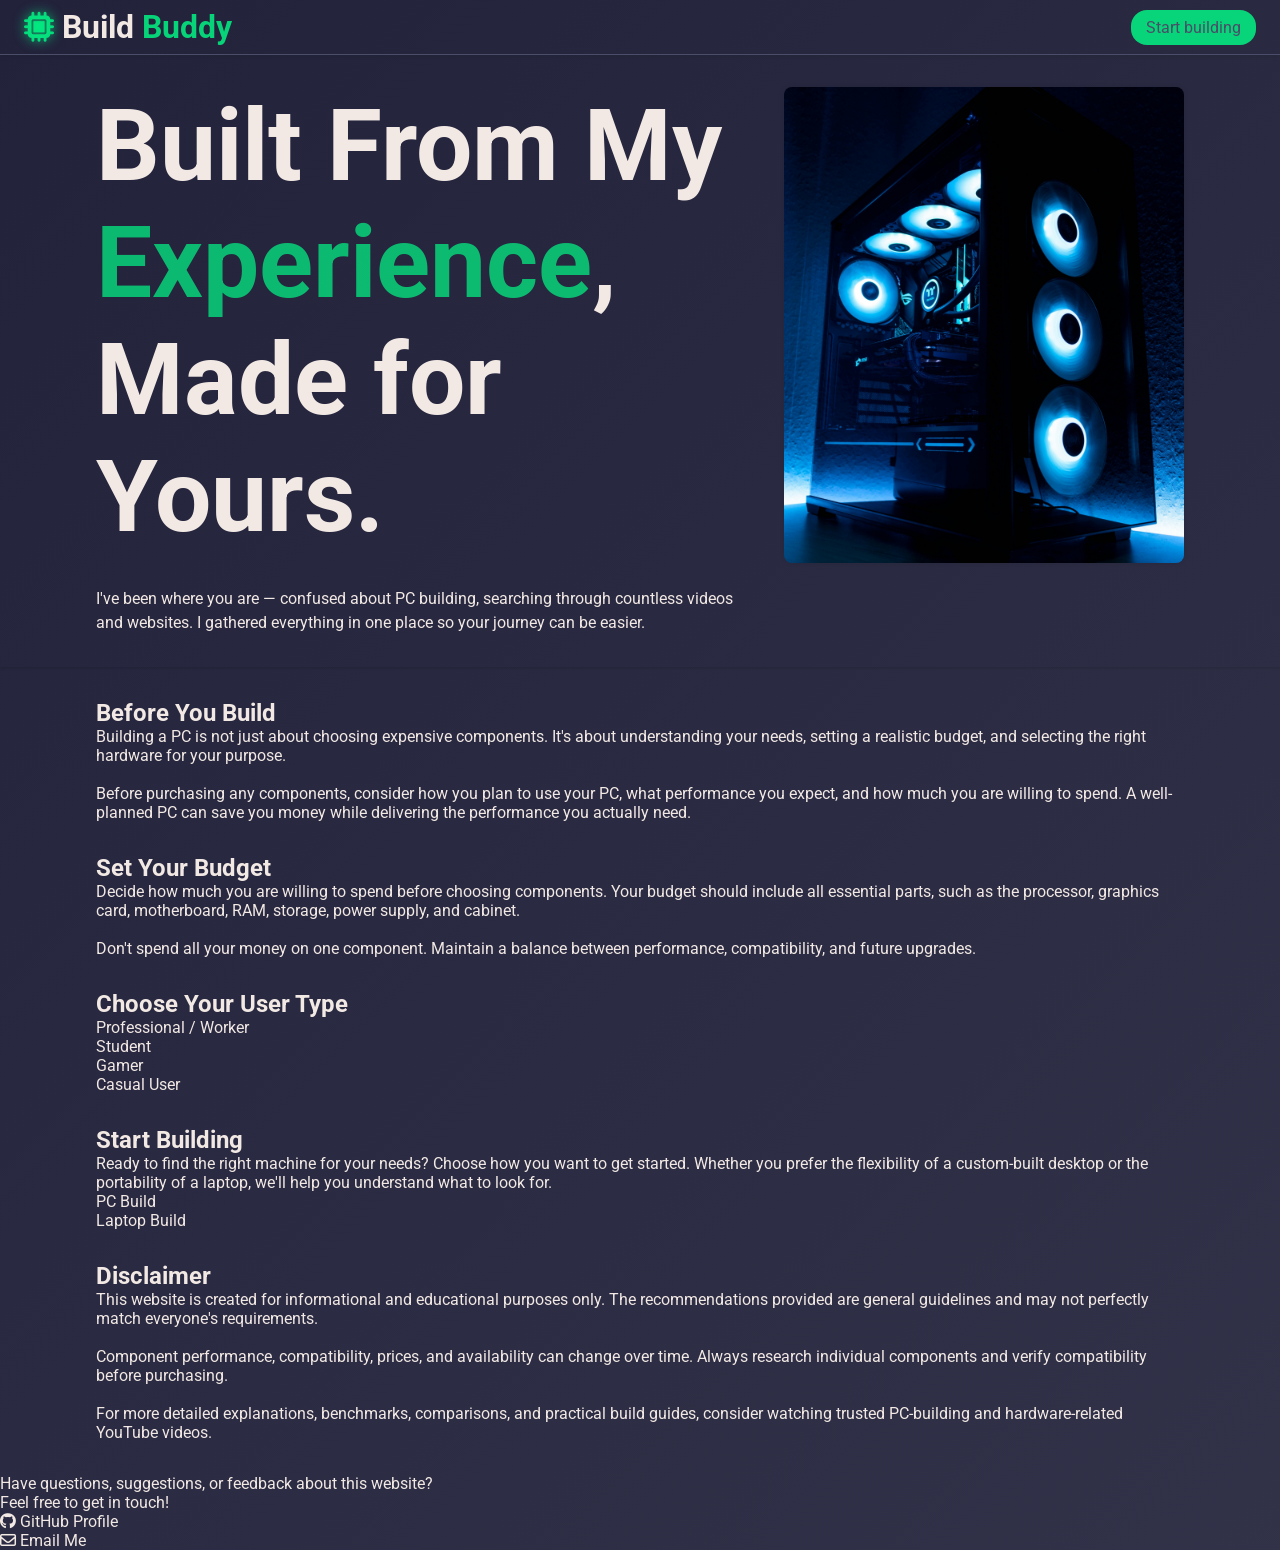
==== homePage.html @ 5e67cbbc "make web responsive" ====
<!DOCTYPE html>
<html lang="en">
<head>

    <meta charset="UTF-8">
    <meta name="viewport" content="width=device-width, initial-scale=1.0">
    <title>PC build Guide</title>

    <link rel="stylesheet" href="https://cdnjs.cloudflare.com/ajax/libs/font-awesome/6.7.2/css/all.min.css">

    <link rel="stylesheet" href="homePageStyle.css">

</head>
<body>

    <header>

        <div class="head-container">

            <div class="title">
                <i class="fa-solid fa-microchip"></i>
                <h1>Build <span>Buddy</span></h1>
            </div>

            <div class="strbld-btn">
                <nav>
                    <a href="#strtBld">Start building</a>
                </nav>
            </div>

        </div>

    </header>

    <main class="body">

        <div class="hero-container">

            <div class="hero-Section">

                <div class="left-txt">
                    <h2>Built From My <span>Experience</span>, Made for Yours.</h2>

                    <p>
                        I've been where you are — confused about PC building, searching through countless videos and websites. I gathered everything in one place so your journey can be easier.
                    </p>
                </div>

                <div class="right-img">
                    <img src="imgs\christian-wiediger-KV2vFOYItcY-unsplash.jpg">
                </div>

            </div>

        </div>

        <div class="section-container">

        <div class="section">
            <h2>Before You Build</h2>
            <p>
                Building a PC is not just about choosing expensive components. It's about understanding your needs, setting a realistic budget, and selecting the right hardware for your purpose.

                <br><br>

                Before purchasing any components, consider how you plan to use your PC, what performance you expect, and how much you are willing to spend. A well-planned PC can save you money while delivering the performance you actually need.
            </p>
        </div>

        <div class="section">
            <h2>Set Your Budget</h2>
            <p>
                Decide how much you are willing to spend before choosing components. Your budget should include all essential parts, such as the processor, graphics card, motherboard, RAM, storage, power supply, and cabinet.

                <br><br>

                Don't spend all your money on one component. Maintain a balance between performance, compatibility, and future upgrades.
            </p>
        </div>

        <div class="section">
            <h2>Choose Your User Type</h2>
            
            <div class="choosType">

                <div class="btn">
                    Professional / Worker
                </div>

                <div class="btn">
                    Student
                </div>

                <div class="btn">
                    Gamer
                </div>

                 <div class="btn">
                    Casual User
                </div>

            </div>

        </div>

        <div class="section" id="strtBld">
            <h2>Start Building</h2>

            <p>
                Ready to find the right machine for your needs? Choose how you want to get started. Whether you prefer the flexibility of a custom-built desktop or the portability of a laptop, we'll help you understand what to look for.
            </p>

            <div class="startbld-btn">

                <div class="btn">
                    <p>PC Build</p>
                </div>

                <div class="btn">
                    <p>Laptop Build</p>
                </div>

            </div>

        </div>

        <div class="section">
            <h2>Disclaimer</h2>
            <p>This website is created for informational and educational purposes only. The recommendations provided are general guidelines and may not perfectly match everyone's requirements.
            <br><br>
            Component performance, compatibility, prices, and availability can change over time. Always research individual components and verify compatibility before purchasing.
            <br><br>
            For more detailed explanations, benchmarks, comparisons, and practical build guides, consider watching trusted PC-building and hardware-related YouTube videos.</p>
        </div>

        </div>

        
    </main>

    <footer>

        <div class="contact-container">

            <div class="contact-txt">
                Have questions, suggestions, or feedback about this website?
                <br>
                Feel free to get in touch!
            </div>

            <div class="contact-btn">

                <div class="btn">
                    <i class="fa-brands fa-github"></i>
                    <a href="#">GitHub Profile</a>
                </div>

                <div class="btn">
                    <i class="fa-regular fa-envelope"></i>
                    <a href="#">Email Me</a>
                </div>

            </div>

        </div>

    </footer>

</body>
</html>
---- homePageStyle.css ----
@import url('https://fonts.googleapis.com/css2?family=Roboto:ital,wght@0,100..900;1,100..900&display=swap');



/* Global */
*{
    margin: 0;
    padding: 0;
    box-sizing: border-box;
    font-family: "Roboto";
}

a{
    text-decoration: none;
    color: inherit;
}

img{
    height: auto;
    width: 100px;
    border-radius: 8px;
}

body{
    background: linear-gradient(135deg, #22223b, #22223bed);
    color: #f2e9e4;
    min-height: 100vh;
    display: flex;
    flex-direction: column;
    justify-content: center;
}

/* header */

.head-container{
    border-bottom: 1px solid #4a4e69;
    box-shadow: 0 2px 5px rgba(0, 0, 0, 0.1);
    padding: 8px 24px;
    display: flex;
    justify-content: space-between;
    align-items: center;
}

.title{
    display: flex;
    justify-content: center;
    align-items: center;
    gap: 8px;
}

.title i{
    color: rgba(0, 255, 136, 0.8);
    filter: drop-shadow(0 0 6px rgba(0, 255, 136, 0.8));
    font-size: 30px;
}

.title span{
    color: rgba(0, 255, 136, 0.8);
}

.strbld-btn{
    background-color:rgba(0, 255, 136, 0.8) ;
    padding: 8px 15px;
    border-radius: 16px;
    cursor: pointer;
    color: #4a4e69;
}

.strbld-btn:hover {
    background-color: rgba(0, 255, 136, 0.685);
    color: #f2e9e4e5;
}

.strbld-btn:active { 
    border: 2px solid #4a4e69;
}

/* main body */



/* hero Section */

.hero-container{
    box-shadow: 0px 2px 2px rgba(0, 0, 0, 0.1);
    padding: 16px 80px;
}

.hero-Section{
    display: flex;
    justify-content: space-between;
}

/* left txt */
.left-txt{
    height: auto;
    /* width: 700px; */
    padding: 16px;
}

.left-txt h2{
    font-size: 100px;
    padding-bottom: 32px;
}

.left-txt h2 span{
    color: rgba(0, 255, 136, 0.685);
}

.left-txt p{
    line-height: 1.5;
}

/* right img */

.right-img{
    padding: 16px;
}

.right-img img{
    height: auto;
    width: 400px;
    box-shadow: 0 0 5px rgba(0, 0, 0, 0.1);
}

/* sections starts here */

.section-container{
    padding: 16px 80px;
}

.section{
    padding: 16px;
}
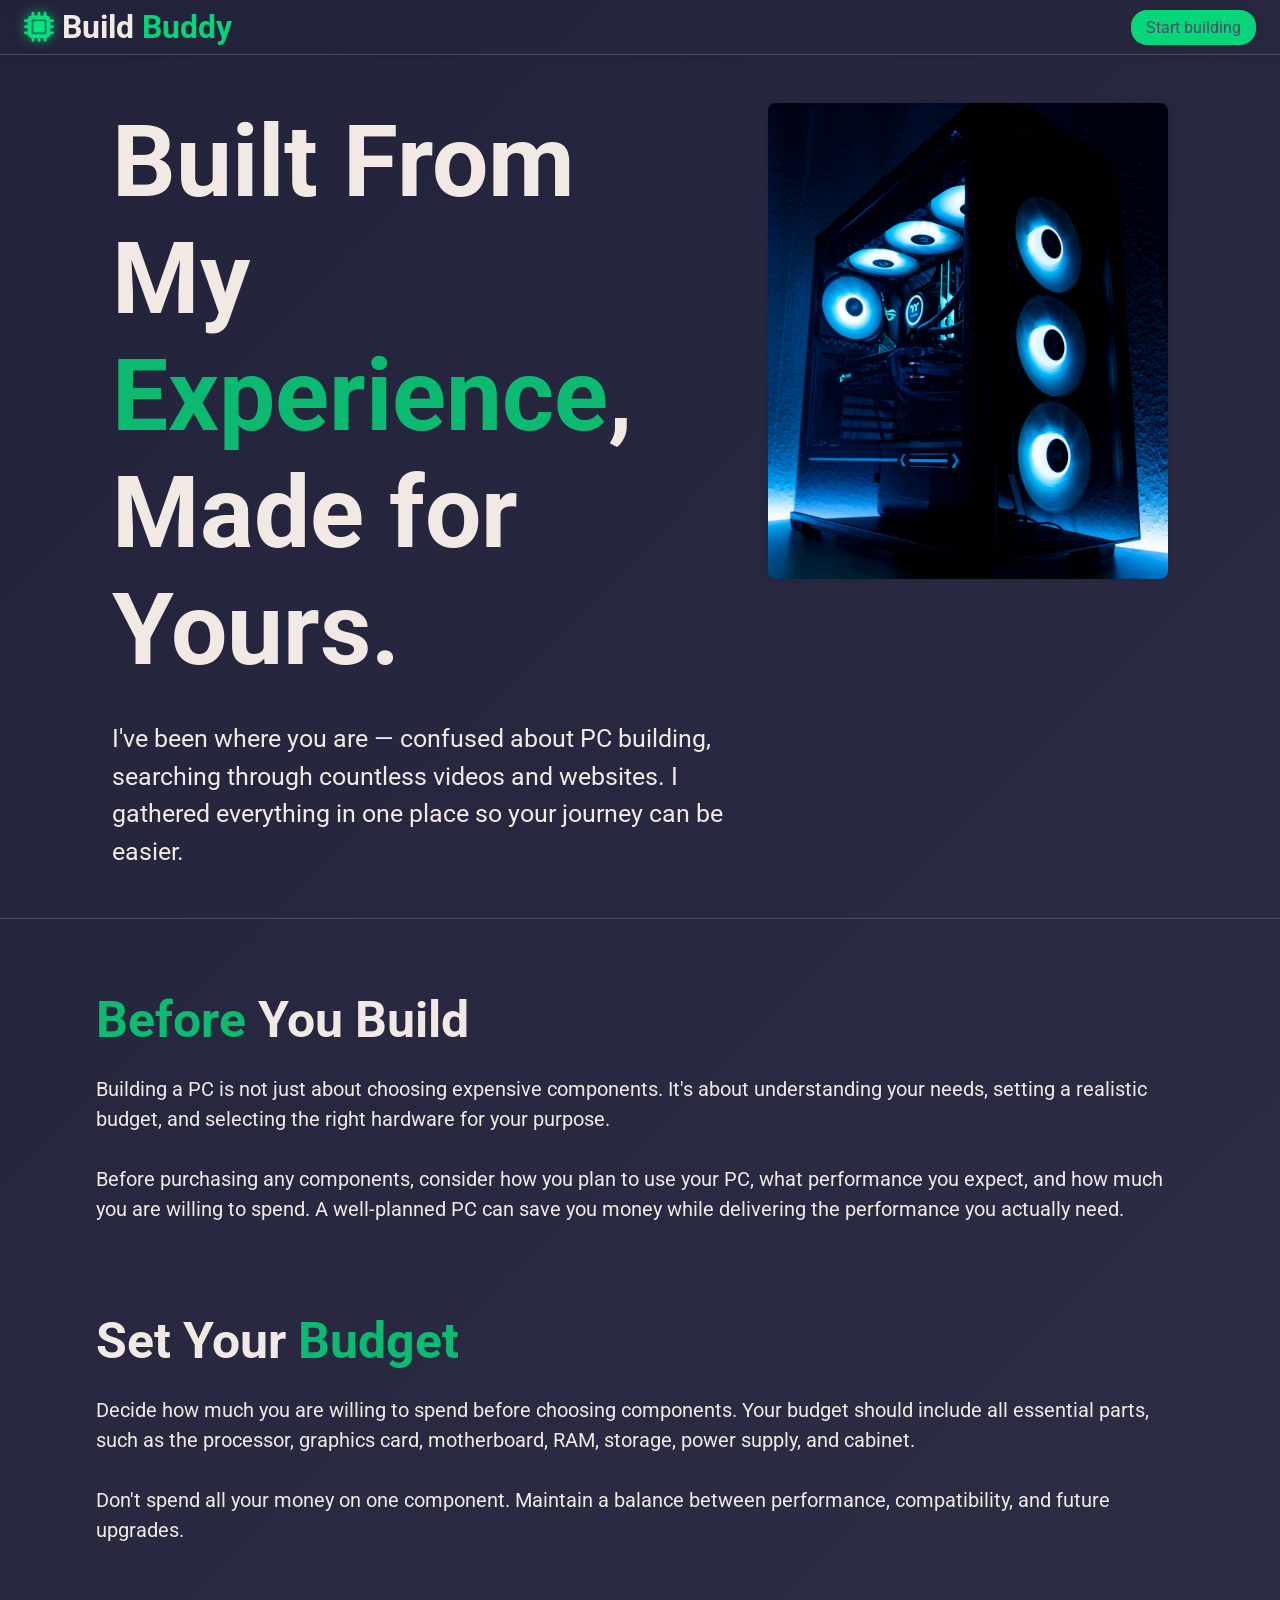
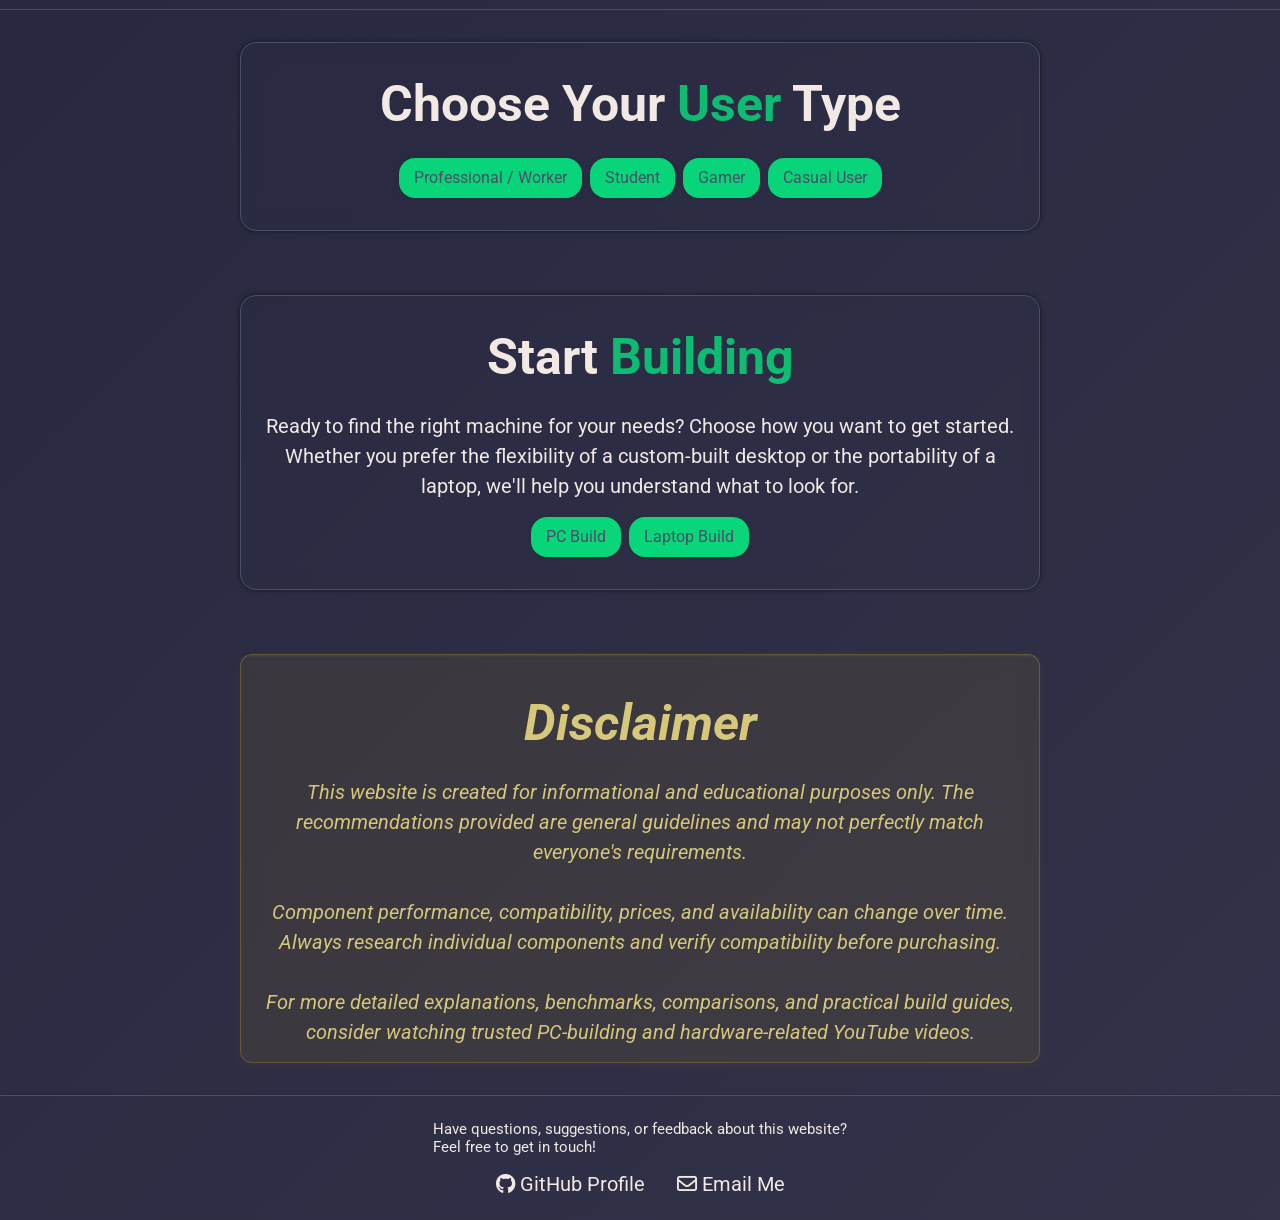
==== commit d1c1f8a8: "add js" ====
--- a/homePage.html
+++ b/homePage.html
@@ -24,7 +24,7 @@
 
             <div class="strbld-btn">
                 <nav>
-                    <a href="#strtBld">Start building</a>
+                    <a href="#section3">Start building</a>
                 </nav>
             </div>
 
@@ -56,82 +56,94 @@
 
         <div class="section-container">
 
-        <div class="section">
-            <h2>Before You Build</h2>
-            <p>
-                Building a PC is not just about choosing expensive components. It's about understanding your needs, setting a realistic budget, and selecting the right hardware for your purpose.
+            <div class="sep-info">
 
-                <br><br>
+                <div class="section" id="section1">
+                    <h2><span>Before</span> You Build</h2>
+                    <p>
+                        Building a PC is not just about choosing expensive components. It's about understanding your needs, setting a realistic budget, and selecting the right hardware for your purpose.
 
-                Before purchasing any components, consider how you plan to use your PC, what performance you expect, and how much you are willing to spend. A well-planned PC can save you money while delivering the performance you actually need.
-            </p>
-        </div>
+                        <br><br>
 
-        <div class="section">
-            <h2>Set Your Budget</h2>
-            <p>
-                Decide how much you are willing to spend before choosing components. Your budget should include all essential parts, such as the processor, graphics card, motherboard, RAM, storage, power supply, and cabinet.
-
-                <br><br>
-
-                Don't spend all your money on one component. Maintain a balance between performance, compatibility, and future upgrades.
-            </p>
-        </div>
-
-        <div class="section">
-            <h2>Choose Your User Type</h2>
-            
-            <div class="choosType">
-
-                <div class="btn">
-                    Professional / Worker
+                        Before purchasing any components, consider how you plan to use your PC, what performance you expect, and how much you are willing to spend. A well-planned PC can save you money while delivering the performance you actually need.
+                    </p>
                 </div>
 
-                <div class="btn">
-                    Student
-                </div>
+                <div class="section" id="section2">
+                    <h2>Set Your <span>Budget</span></h2>
+                    <p>
+                        Decide how much you are willing to spend before choosing components. Your budget should include all essential parts, such as the processor, graphics card, motherboard, RAM, storage, power supply, and cabinet.
 
-                <div class="btn">
-                    Gamer
-                </div>
+                        <br><br>
 
-                 <div class="btn">
-                    Casual User
+                        Don't spend all your money on one component. Maintain a balance between performance, compatibility, and future upgrades.
+                    </p>
                 </div>
 
             </div>
 
-        </div>
+            <div class="section box" id="section3">
+                <h2>Choose Your <span>User</span> Type</h2>
+            
+                <div class="choosType">
 
-        <div class="section" id="strtBld">
-            <h2>Start Building</h2>
+                    <div class="btn">
+                        Professional / Worker
+                    </div>
 
-            <p>
-                Ready to find the right machine for your needs? Choose how you want to get started. Whether you prefer the flexibility of a custom-built desktop or the portability of a laptop, we'll help you understand what to look for.
-            </p>
+                    <div class="btn">
+                        Student
+                    </div>
 
-            <div class="startbld-btn">
+                    <div class="btn">
+                        Gamer
+                    </div>
 
-                <div class="btn">
-                    <p>PC Build</p>
-                </div>
+                    <div class="btn">
+                        Casual User
+                    </div>
 
-                <div class="btn">
-                    <p>Laptop Build</p>
                 </div>
 
             </div>
 
-        </div>
+            <div class="section box" id="section4">
+                <h2>Start <span>Building</span></h2>
 
-        <div class="section">
-            <h2>Disclaimer</h2>
-            <p>This website is created for informational and educational purposes only. The recommendations provided are general guidelines and may not perfectly match everyone's requirements.
-            <br><br>
-            Component performance, compatibility, prices, and availability can change over time. Always research individual components and verify compatibility before purchasing.
-            <br><br>
-            For more detailed explanations, benchmarks, comparisons, and practical build guides, consider watching trusted PC-building and hardware-related YouTube videos.</p>
-        </div>
+                <p>
+                    Ready to find the right machine for your needs? Choose how you want to get started. Whether you prefer the flexibility of a custom-built desktop or the portability of a laptop, we'll help you understand what to look for.
+                </p>
+
+                <div class="startbld-btn">
+
+                    <div class="btn">
+                        <a href="#">PC Build</a>
+                    </div>
+
+                    <div class="btn">
+                        <a href="#">Laptop Build</a>
+                    </div>
+
+                </div>
+
+            </div>
+
+            <div class="section box" id="disclaimer">
+                <h2>Disclaimer</h2>
+
+                <p>
+                    This website is created for informational and educational purposes only. The recommendations provided are general guidelines and may not perfectly match everyone's requirements.
+
+                    <br><br>
+
+                    Component performance, compatibility, prices, and availability can change over time. Always research individual components and verify compatibility before purchasing.
+
+                    <br><br>
+
+                    For more detailed explanations, benchmarks, comparisons, and practical build guides, consider watching trusted PC-building and hardware-related YouTube videos.
+                </p>
+
+            </div>
 
         </div>
 
@@ -143,21 +155,23 @@
         <div class="contact-container">
 
             <div class="contact-txt">
-                Have questions, suggestions, or feedback about this website?
-                <br>
-                Feel free to get in touch!
+                <p>
+                    Have questions, suggestions, or feedback about this website?
+                    <br>
+                    Feel free to get in touch!
+                </p>
             </div>
 
             <div class="contact-btn">
 
                 <div class="btn">
-                    <i class="fa-brands fa-github"></i>
-                    <a href="#">GitHub Profile</a>
+                    
+                    <a href="#"><i class="fa-brands fa-github"></i> GitHub Profile</a>
                 </div>
 
                 <div class="btn">
-                    <i class="fa-regular fa-envelope"></i>
-                    <a href="#">Email Me</a>
+                    
+                    <a href="#"><i class="fa-regular fa-envelope"></i> Email Me</a>
                 </div>
 
             </div>
--- a/homePageStyle.css
+++ b/homePageStyle.css
@@ -64,11 +64,13 @@
     border-radius: 16px;
     cursor: pointer;
     color: #4a4e69;
+    box-shadow: 0 0 5px rgba(0, 0, 0, 0.1);
+
 }
 
 .strbld-btn:hover {
     background-color: rgba(0, 255, 136, 0.685);
-    color: #f2e9e4e5;
+    
 }
 
 .strbld-btn:active { 
@@ -82,13 +84,14 @@
 /* hero Section */
 
 .hero-container{
-    box-shadow: 0px 2px 2px rgba(0, 0, 0, 0.1);
+    border-bottom: 1px solid #4a4e69;
     padding: 16px 80px;
-}
+}    
 
 .hero-Section{
     display: flex;
     justify-content: space-between;
+    padding: 16px;
 }
 
 /* left txt */
@@ -109,6 +112,7 @@
 
 .left-txt p{
     line-height: 1.5;
+    font-size: 25px;
 }
 
 /* right img */
@@ -126,10 +130,146 @@
 /* sections starts here */
 
 .section-container{
-    padding: 16px 80px;
+    display: flex;
+    flex-direction: column;
+    justify-content: center;
+    align-items: center;
 }
 
 .section{
-    padding: 16px;
-}
-
+    padding: 32px 16px;
+    line-height: 1.5;
+}
+
+.section h2 {
+    font-size: 50px;
+    padding: 16px 0px;
+}
+
+.section span{
+    color: rgba(0, 255, 136, 0.685);
+}
+
+.section p {
+    font-size: 20px;
+}
+
+.sep-info{
+   border-bottom: 1px solid #4a4e69;
+   padding: 16px 80px; 
+}
+
+#section2 p {
+    padding-bottom: 16px;
+}
+
+.box{
+    border: 1px solid #4a4e69;
+    border-radius: 16px;
+    margin: 32px 90px;
+    padding: 8px 16px 32px 16px;
+    box-shadow: 0 0 5px rgba(0, 0, 0, 0.5);
+    text-align: center;
+    width: 90%;
+    max-width: 800px;
+    backdrop-filter: blur(8px);
+    -webkit-backdrop-filter: blur(8px);
+}
+
+.choosType{
+    display: flex;
+    justify-content: center;
+    align-items: center;
+    gap: 8px;
+}
+
+.choosType .btn{
+    
+    background-color:rgba(0, 255, 136, 0.8) ;
+    padding: 8px 15px;
+    border-radius: 16px;
+    cursor: pointer;
+    color: #4a4e69;
+    box-shadow: 0 0 5px rgba(0, 0, 0, 0.1);
+    transition: transform 0.3s ease, box-shadow 0.3s ease;
+}
+
+.choosType .btn:hover{
+    transform: translateY(-5px);
+    box-shadow: 0 6px 15px rgba(0, 0, 0, 0.5);
+}
+
+.startbld-btn{
+    display: flex;
+    justify-content: center;
+    align-items: center;
+    gap: 8px;
+}
+
+.startbld-btn .btn{
+    background-color:rgba(0, 255, 136, 0.8) ;
+    padding: 8px 15px;
+    border-radius: 16px;
+    cursor: pointer;
+    color: #4a4e69;
+    box-shadow: 0 0 5px rgba(0, 0, 0, 0.1);
+    transition: transform 0.3s ease, box-shadow 0.3s ease;
+}
+
+.startbld-btn .btn:hover{
+    transform: translateY(-5px);
+    box-shadow: 0 6px 15px rgba(0, 0, 0, 0.5);
+}
+
+.startbld-btn .btn:active{
+    border: 2px solid #4a4e69;
+}
+
+#section4 p{
+    padding-bottom: 16px;
+}
+
+#disclaimer{
+    background: rgba(255, 215, 0, 0.07);
+    backdrop-filter: blur(8px);
+    -webkit-backdrop-filter: blur(8px);
+
+    border: 1px solid rgba(255, 215, 0, 0.2);
+    border-radius: 12px;
+
+    color: #d6c77a;
+    padding: 15px 25px;
+
+    box-shadow:
+        0 3px 12px rgba(255, 215, 0, 0.05),
+        inset 0 1px 2px rgba(255, 255, 255, 0.08);
+
+    font-style: italic;
+}
+
+.contact-container{
+    display: flex;
+    justify-content: center;
+    border-top: 1px solid #4a4e69;
+    box-shadow: 2px 0 5px rgba(0, 0, 0, 0.1);
+    flex-direction: column;
+    align-items: center;
+    padding: 16px;
+}
+
+.contact-txt p{
+    font-size: 15px;
+    padding: 8px;
+}
+
+.contact-btn{
+    display: flex;
+    gap: 16px;
+}
+
+.contact-btn .btn{
+    font-size: 20px;
+    padding: 8px;
+}
+
+/* media quary */
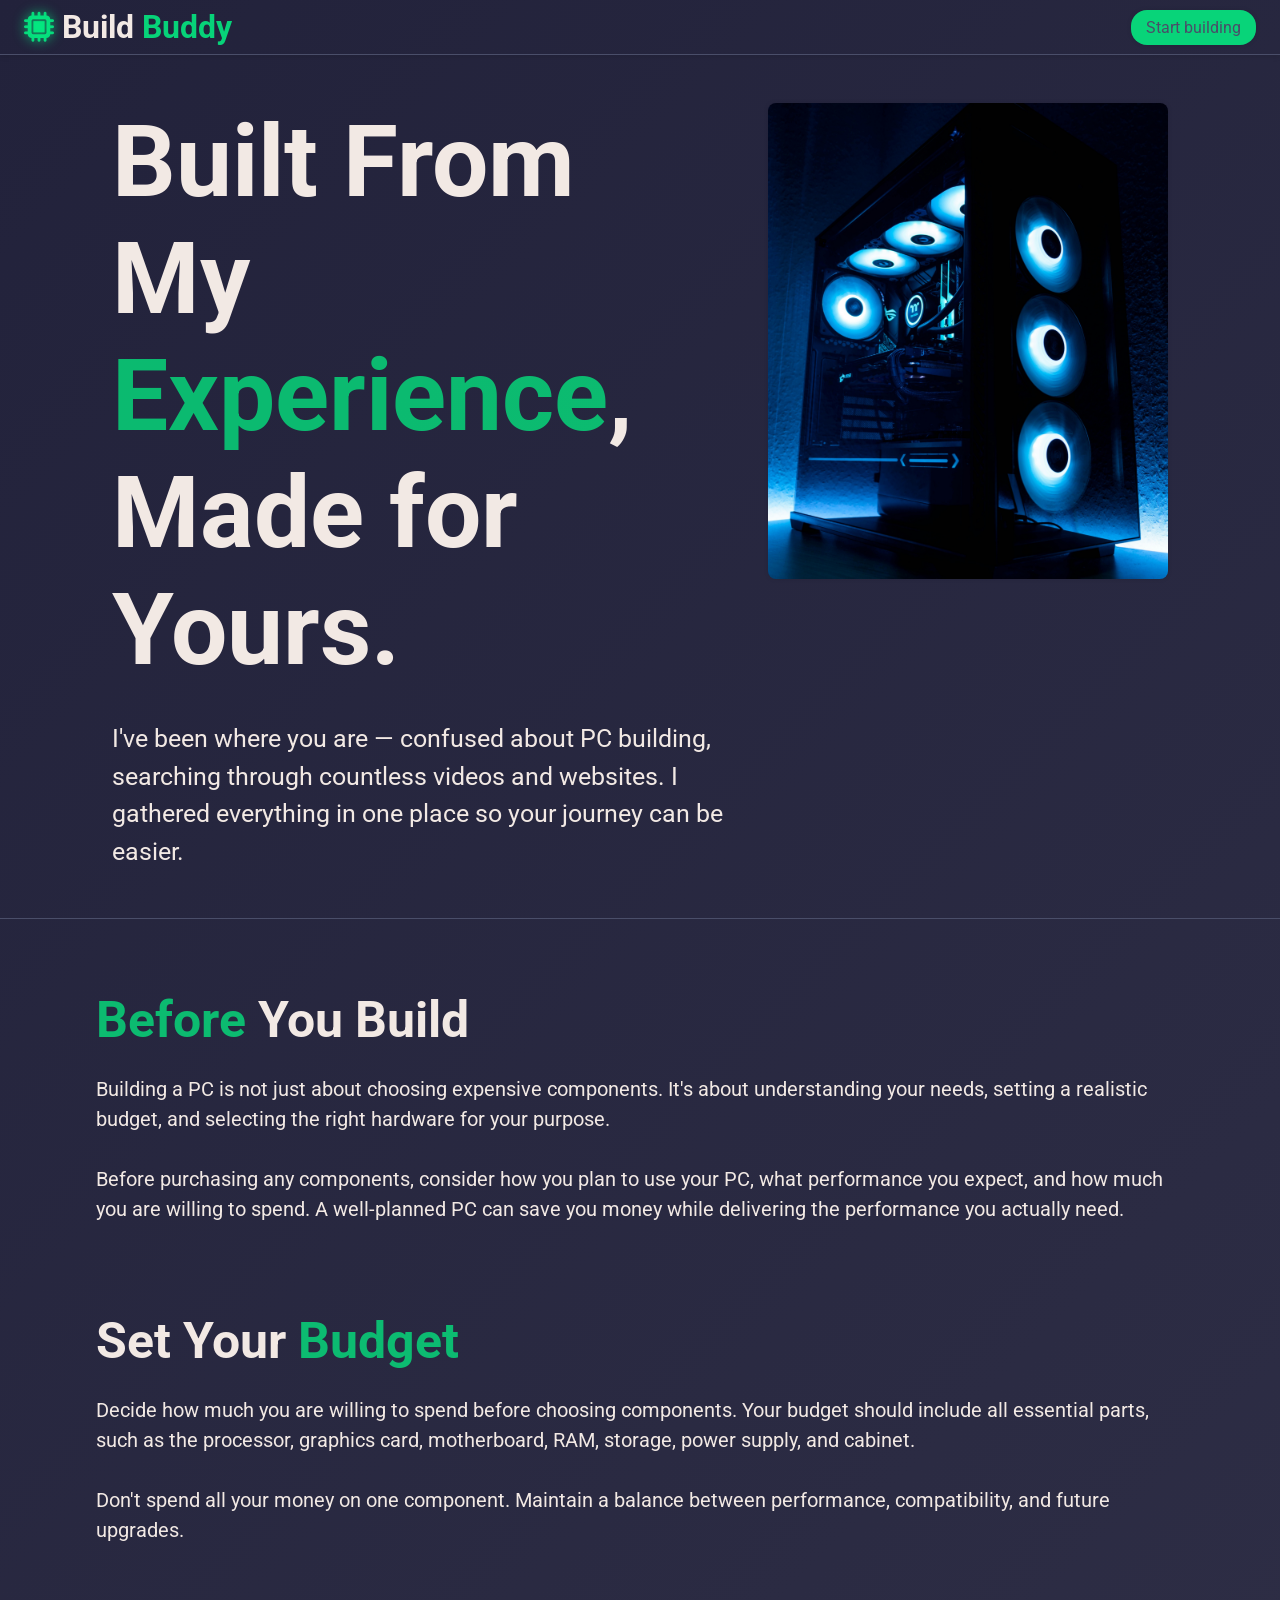
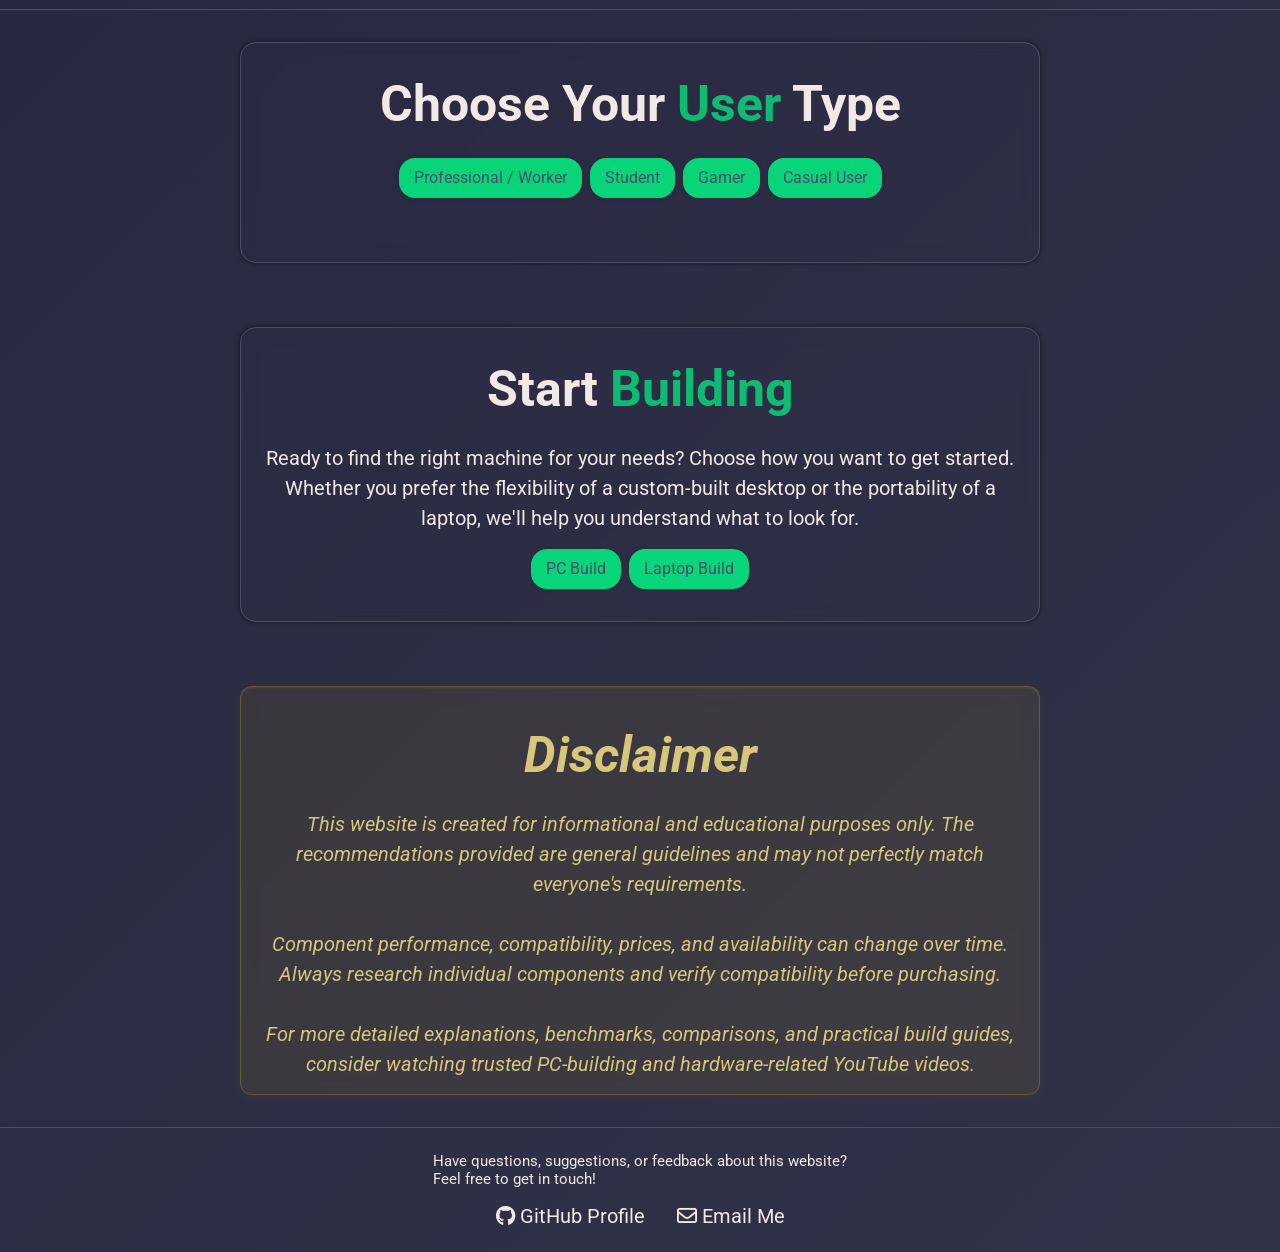
==== commit 03b64f42: "add hover btns" ====
--- a/homePage.html
+++ b/homePage.html
@@ -87,7 +87,7 @@
             
                 <div class="choosType">
 
-                    <div class="btn">
+                    <div class="btn" id="workerBtn">
                         Professional / Worker
                     </div>
 
@@ -103,6 +103,23 @@
                         Casual User
                     </div>
 
+                </div>
+
+                <div id="workInfo" class="cards">
+                    <p>
+                        If you use your PC for programming, video editing, graphic designing, 3D modelling, or professional applications, focus on processing power, sufficient RAM, and fast storage.
+                    </p>
+
+                    <h3>
+                        Components to focus on:
+                    </h3>
+
+                    <ul>
+                        <li><span>CPU:</span> A powerful multi-core processor for demanding workloads.</li>
+                        <li><span>RAM:</span> 16GB–32GB or more, depending on your applications.</li>
+                        <li><span>Storage:</span> Fast SSD for applications and project files.</li>
+                        <li><span>GPU:</span> Important for video editing, rendering, and GPU-intensive applications.</li>
+                    </ul>
                 </div>
 
             </div>
@@ -180,5 +197,7 @@
 
     </footer>
 
+    <script src="script.js"></script>
+
 </body>
 </html>
--- a/homePageStyle.css
+++ b/homePageStyle.css
@@ -199,6 +199,48 @@
     box-shadow: 0 6px 15px rgba(0, 0, 0, 0.5);
 }
 
+/* choose types hover effect */
+
+    /* worker / proffe */
+
+.cards{
+    opacity: 0;
+    visibility: hidden;
+    transform: translateY(10px);
+
+    transition: opacity 0.3s ease,
+                transform 0.3s ease,
+                visibility 0.3s ease,
+                max-width 0.4s ease,
+                max-height 0.4s ease;
+
+    max-width: 766px;
+    max-height: 0;
+    text-align: left;
+    font-size: 15px;
+    padding: 32px 16px 0px 16px;
+}
+
+.cards.show{
+    display: flex;
+    flex-direction: column;
+    text-align: left;
+    font-size: 15px;
+    padding: 32px 16px 0px 16px;
+    opacity: 1;
+    visibility: visible;
+    transform: translateY(0);
+    max-width: 766px;
+    max-height: 300px;
+}
+
+.cards p{
+    font-size: 15px;
+    padding-bottom: 8px;
+}
+
+
+
 .startbld-btn{
     display: flex;
     justify-content: center;
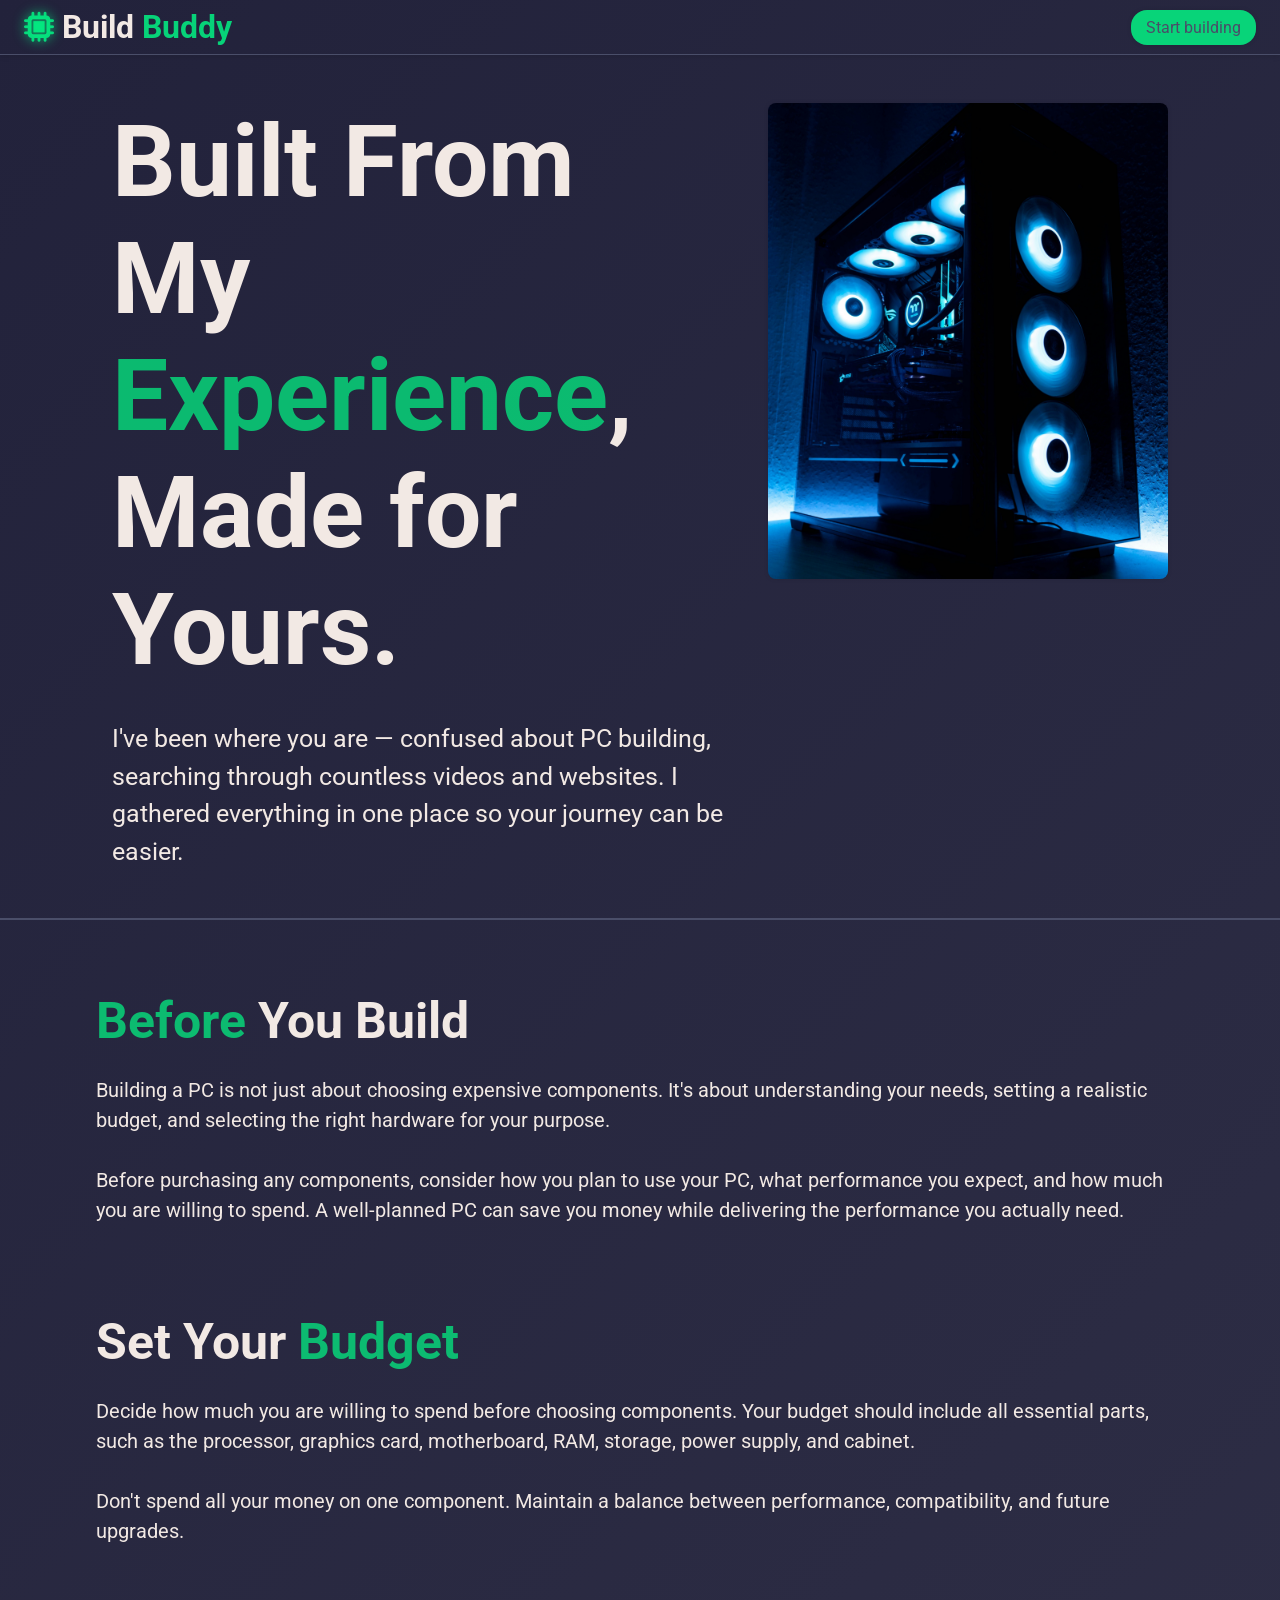
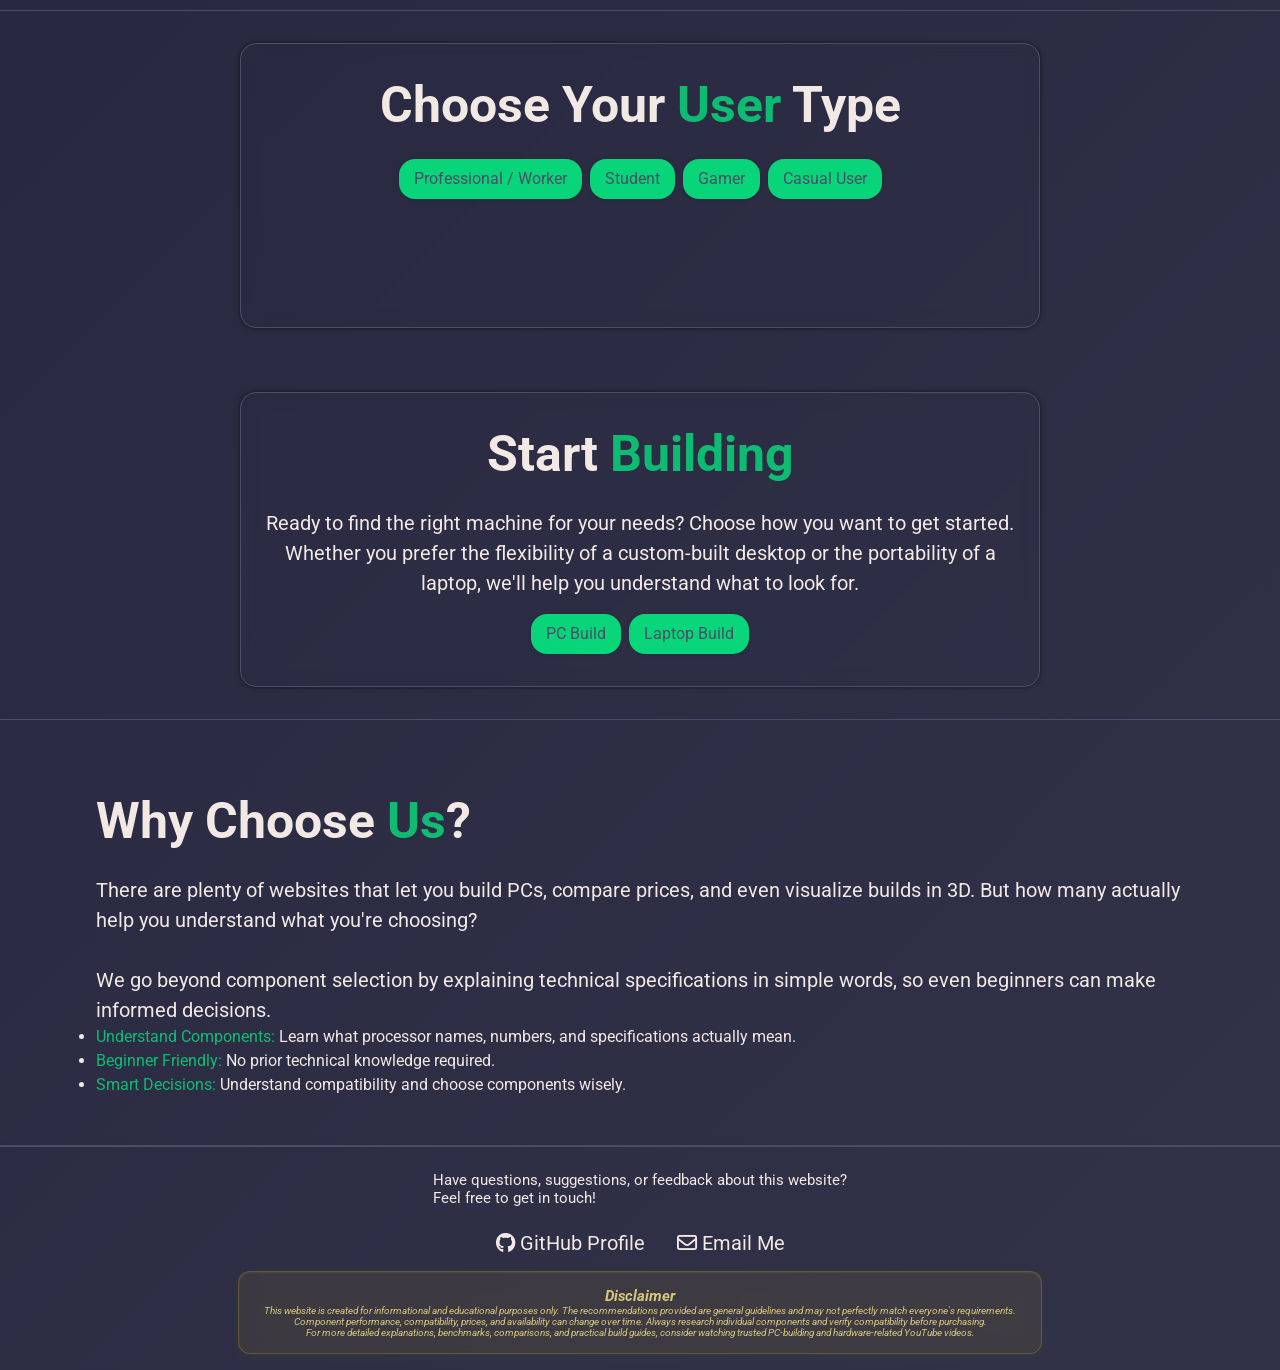
==== commit c4966b54: "add remain interac" ====
--- a/homePage.html
+++ b/homePage.html
@@ -9,6 +9,7 @@
     <link rel="stylesheet" href="https://cdnjs.cloudflare.com/ajax/libs/font-awesome/6.7.2/css/all.min.css">
 
     <link rel="stylesheet" href="homePageStyle.css">
+    <link rel="stylesheet" href="interactiveHomePageStyle.css">
 
 </head>
 <body>
@@ -91,11 +92,11 @@
                         Professional / Worker
                     </div>
 
-                    <div class="btn">
+                    <div class="btn" id="studentBtn">
                         Student
                     </div>
 
-                    <div class="btn">
+                    <div class="btn" id="gamerBtn">
                         Gamer
                     </div>
 
@@ -122,6 +123,40 @@
                     </ul>
                 </div>
 
+                <div id="studentInfo" class="cards">
+                    <p>
+                        If you're a student, you probably need a PC for studying, programming, online classes, research, and everyday productivity.
+                    </p>
+
+                    <h3>
+                        Components to focus on:
+                    </h3>
+
+                    <ul>
+                        <li><span>CPU:</span> A good mid-range processor for multitasking.</li>
+                        <li><span>RAM:</span> 16GB is a good starting point.</li>
+                        <li><span>Storage:</span> 512GB SSD or more for software and files..</li>
+                        <li><span>GPU:</span> Integrated graphics are sufficient for basic programming and everyday tasks.</li>
+                    </ul>
+                </div>
+
+                <div id="gamerInfo" class="cards">
+                    <p>
+                        If gaming is your primary purpose, prioritize components that deliver smooth gameplay, good graphics, and stable performance.
+                    </p>
+
+                    <h3>
+                        Components to focus on:
+                    </h3>
+
+                    <ul>
+                        <li><span>CPU:</span> A capable processor that won't bottleneck your graphics card.</li>
+                        <li><span>RAM:</span> 16GB as a starting point; 32GB for demanding games and multitasking.</li>
+                        <li><span>Storage:</span> SSD for faster game loading and reduced loading times.</li>
+                        <li><span>GPU:</span> One of the most important components for gaming performance.</li>
+                    </ul>
+                </div>
+
             </div>
 
             <div class="section box" id="section4">
@@ -145,7 +180,7 @@
 
             </div>
 
-            <div class="section box" id="disclaimer">
+            <!-- <div class="section box" id="disclaimer"> 
                 <h2>Disclaimer</h2>
 
                 <p>
@@ -159,6 +194,30 @@
 
                     For more detailed explanations, benchmarks, comparisons, and practical build guides, consider watching trusted PC-building and hardware-related YouTube videos.
                 </p>
+
+            </div> -->
+
+            <div class="sep-info">
+
+                <div class="section" id="section5">
+
+                    <h2>Why Choose <span>Us</span>?</h2>
+
+                    <p>
+                        There are plenty of websites that let you build PCs, compare prices, and even visualize builds in 3D. But how many actually help you understand what you're choosing?
+
+                        <br><br>
+
+                        We go beyond component selection by explaining technical specifications in simple words, so even beginners can make informed decisions.
+                    </p>
+
+                    <ul>
+                        <li><span>Understand Components:</span> Learn what processor names, numbers, and specifications actually mean.</li>
+                        <li><span>Beginner Friendly:</span> No prior technical knowledge required.</li>
+                        <li><span>Smart Decisions:</span> Understand compatibility and choose components wisely.</li>
+                    </ul>
+
+                </div>
 
             </div>
 
@@ -193,6 +252,23 @@
 
             </div>
 
+            <div id="disclaimer"> 
+                <h2>Disclaimer</h2>
+
+                <p>
+                    This website is created for informational and educational purposes only. The recommendations provided are general guidelines and may not perfectly match everyone's requirements.
+
+                    <br>
+
+                    Component performance, compatibility, prices, and availability can change over time. Always research individual components and verify compatibility before purchasing.
+
+                    <br>
+
+                    For more detailed explanations, benchmarks, comparisons, and practical build guides, consider watching trusted PC-building and hardware-related YouTube videos.
+                </p>
+
+            </div>
+
         </div>
 
     </footer>
--- a/homePageStyle.css
+++ b/homePageStyle.css
@@ -156,6 +156,7 @@
 
 .sep-info{
    border-bottom: 1px solid #4a4e69;
+   border-top: 1px solid #4a4e69;
    padding: 16px 80px; 
 }
 
@@ -183,88 +184,9 @@
     gap: 8px;
 }
 
-.choosType .btn{
-    
-    background-color:rgba(0, 255, 136, 0.8) ;
-    padding: 8px 15px;
-    border-radius: 16px;
-    cursor: pointer;
-    color: #4a4e69;
-    box-shadow: 0 0 5px rgba(0, 0, 0, 0.1);
-    transition: transform 0.3s ease, box-shadow 0.3s ease;
-}
-
-.choosType .btn:hover{
-    transform: translateY(-5px);
-    box-shadow: 0 6px 15px rgba(0, 0, 0, 0.5);
-}
-
-/* choose types hover effect */
-
-    /* worker / proffe */
-
-.cards{
-    opacity: 0;
-    visibility: hidden;
-    transform: translateY(10px);
-
-    transition: opacity 0.3s ease,
-                transform 0.3s ease,
-                visibility 0.3s ease,
-                max-width 0.4s ease,
-                max-height 0.4s ease;
-
-    max-width: 766px;
-    max-height: 0;
-    text-align: left;
-    font-size: 15px;
-    padding: 32px 16px 0px 16px;
-}
-
-.cards.show{
-    display: flex;
-    flex-direction: column;
-    text-align: left;
-    font-size: 15px;
-    padding: 32px 16px 0px 16px;
-    opacity: 1;
-    visibility: visible;
-    transform: translateY(0);
-    max-width: 766px;
-    max-height: 300px;
-}
-
 .cards p{
     font-size: 15px;
     padding-bottom: 8px;
-}
-
-
-
-.startbld-btn{
-    display: flex;
-    justify-content: center;
-    align-items: center;
-    gap: 8px;
-}
-
-.startbld-btn .btn{
-    background-color:rgba(0, 255, 136, 0.8) ;
-    padding: 8px 15px;
-    border-radius: 16px;
-    cursor: pointer;
-    color: #4a4e69;
-    box-shadow: 0 0 5px rgba(0, 0, 0, 0.1);
-    transition: transform 0.3s ease, box-shadow 0.3s ease;
-}
-
-.startbld-btn .btn:hover{
-    transform: translateY(-5px);
-    box-shadow: 0 6px 15px rgba(0, 0, 0, 0.5);
-}
-
-.startbld-btn .btn:active{
-    border: 2px solid #4a4e69;
 }
 
 #section4 p{
@@ -287,6 +209,9 @@
         inset 0 1px 2px rgba(255, 255, 255, 0.08);
 
     font-style: italic;
+
+    font-size: 10px;
+    text-align: center;
 }
 
 .contact-container{
@@ -297,6 +222,7 @@
     flex-direction: column;
     align-items: center;
     padding: 16px;
+    gap: 8px;
 }
 
 .contact-txt p{
--- a/interactiveHomePageStyle.css
+++ b/interactiveHomePageStyle.css
@@ -0,0 +1,80 @@
+/* start build btns */
+
+.startbld-btn{
+    display: flex;
+    justify-content: center;
+    align-items: center;
+    gap: 8px;
+}
+
+.startbld-btn .btn{
+    background-color:rgba(0, 255, 136, 0.8) ;
+    padding: 8px 15px;
+    border-radius: 16px;
+    cursor: pointer;
+    color: #4a4e69;
+    box-shadow: 0 0 5px rgba(0, 0, 0, 0.1);
+    transition: transform 0.3s ease, box-shadow 0.3s ease;
+}
+
+.startbld-btn .btn:hover{
+    transform: translateY(-5px);
+    box-shadow: 0 6px 15px rgba(0, 0, 0, 0.5);
+}
+
+.startbld-btn .btn:active{
+    border: 2px solid #4a4e69;
+}
+
+/* choose type btns */
+
+.choosType .btn{
+    
+    background-color:rgba(0, 255, 136, 0.8) ;
+    padding: 8px 15px;
+    border-radius: 16px;
+    cursor: pointer;
+    color: #4a4e69;
+    box-shadow: 0 0 5px rgba(0, 0, 0, 0.1);
+    transition: transform 0.3s ease, box-shadow 0.3s ease;
+}
+
+.choosType .btn:hover{
+    transform: translateY(-5px);
+    box-shadow: 0 6px 15px rgba(0, 0, 0, 0.5);
+}
+
+/* choose type hover effect */
+
+.cards{
+    
+    opacity: 0;
+    visibility: hidden;
+    transform: translateY(10px);
+
+    transition: opacity 0.3s ease,
+                transform 0.3s ease,
+                visibility 0.3s ease,
+                max-width 0.4s ease,
+                max-height 0.4s ease;
+
+    max-width: 766px;
+    max-height: 0;
+    text-align: left;
+    font-size: 15px;
+    padding: 32px 16px 0px 16px;
+}
+
+.cards.show{
+    display: flex;
+    flex-direction: column;
+    text-align: left;
+    font-size: 15px;
+    padding: 32px 16px 0px 16px;
+    opacity: 1;
+    visibility: visible;
+    transform: translateY(0);
+    max-width: 766px;
+    max-height: 300px;
+}
+
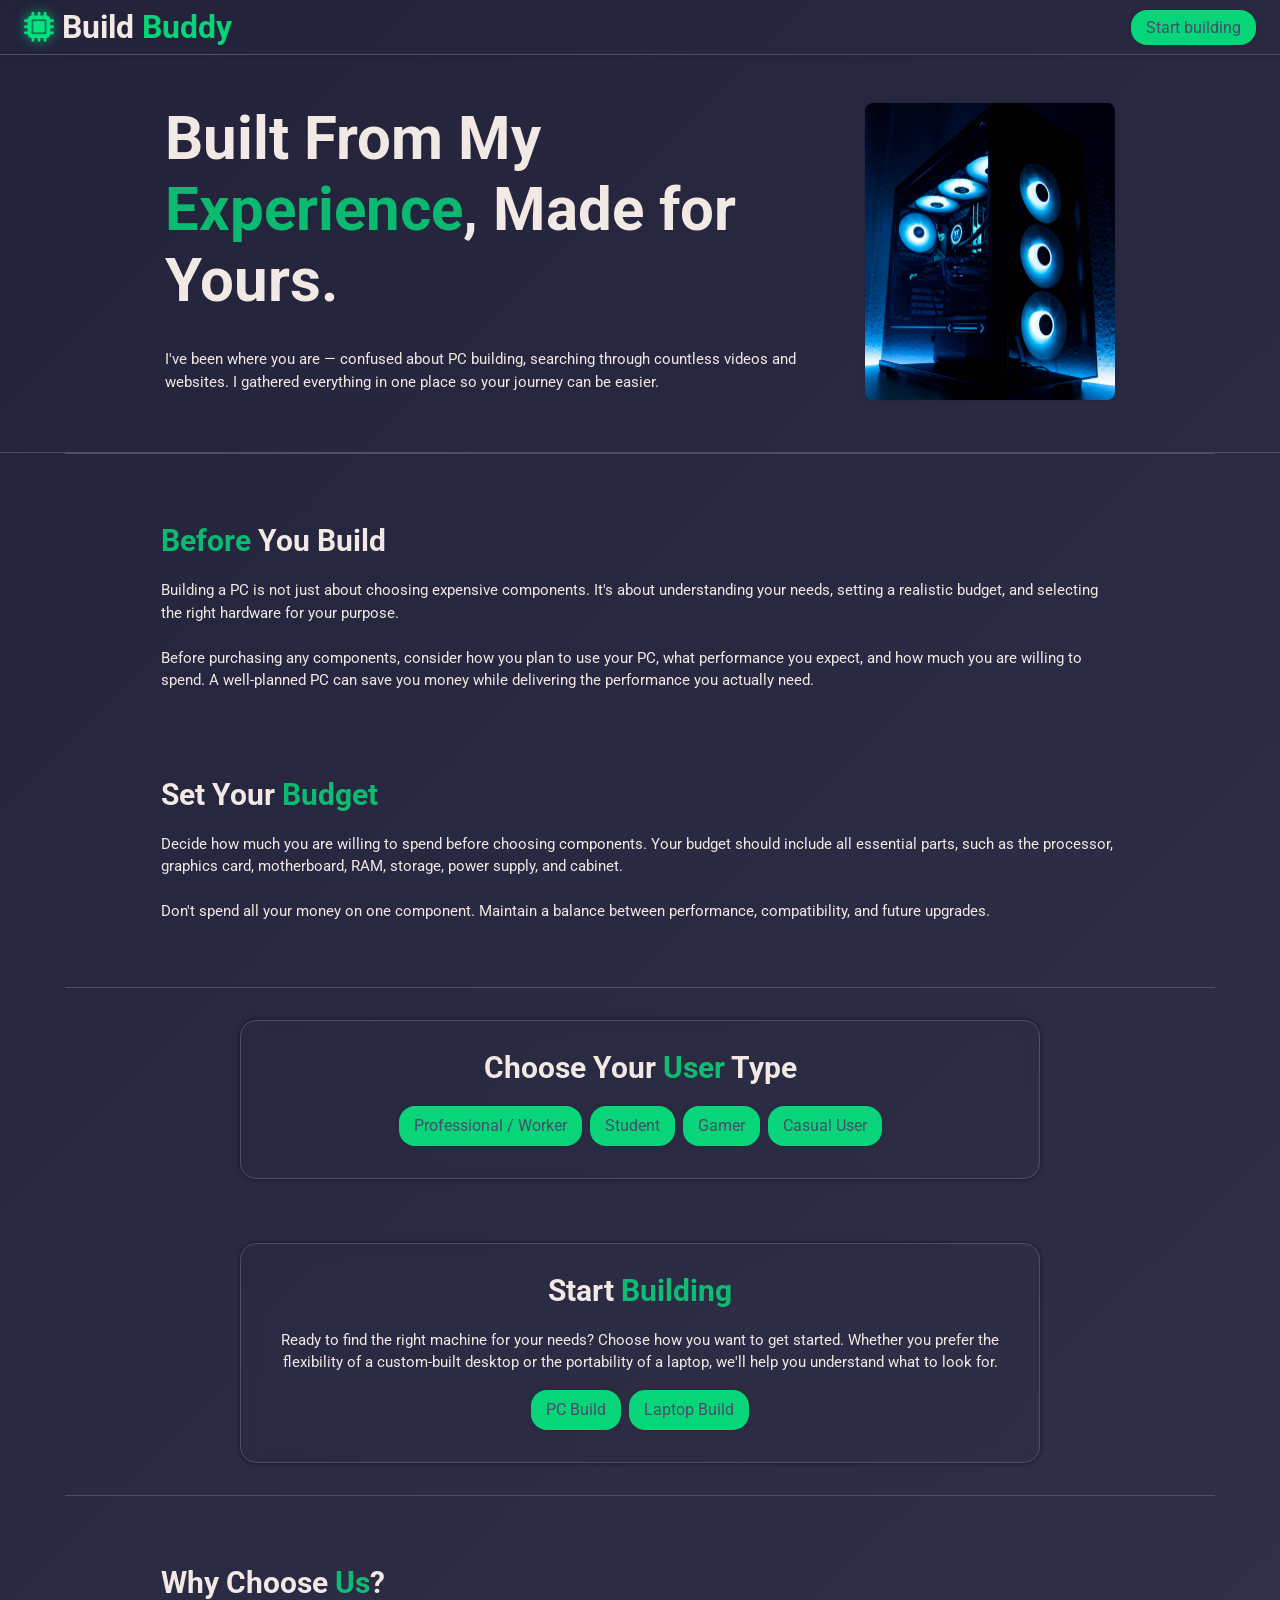
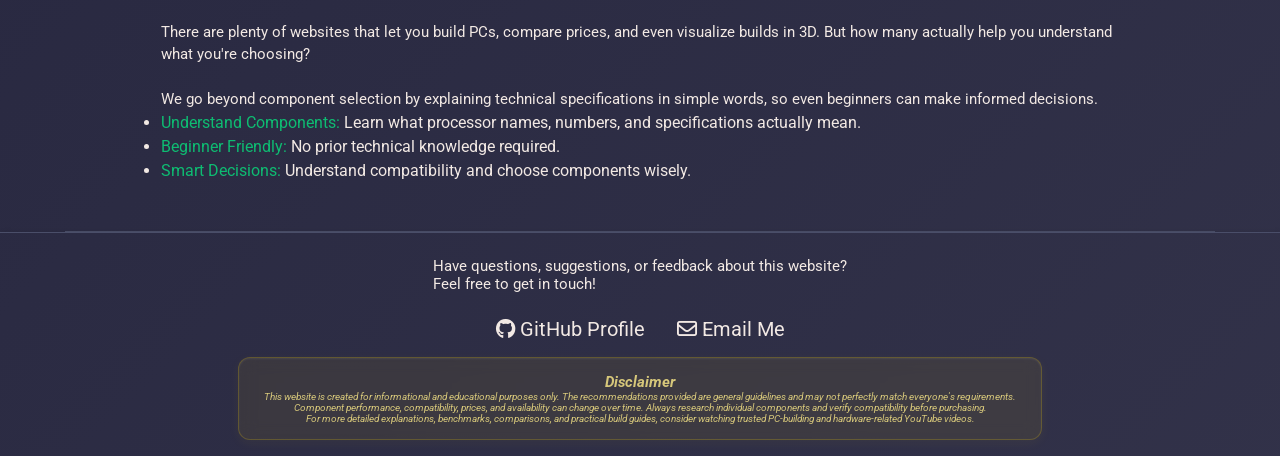
==== commit 8366913f: "make it responsive" ====
--- a/homePage.html
+++ b/homePage.html
@@ -4,7 +4,7 @@
 
     <meta charset="UTF-8">
     <meta name="viewport" content="width=device-width, initial-scale=1.0">
-    <title>PC build Guide</title>
+    <title>Build Buddy</title>
 
     <link rel="stylesheet" href="https://cdnjs.cloudflare.com/ajax/libs/font-awesome/6.7.2/css/all.min.css">
 
@@ -100,7 +100,7 @@
                         Gamer
                     </div>
 
-                    <div class="btn">
+                    <div class="btn" id="casualBtn">
                         Casual User
                     </div>
 
@@ -157,6 +157,23 @@
                     </ul>
                 </div>
 
+                <div id="casualInfo" class="cards">
+                    <p>
+                        If you mainly browse the internet, watch videos, use office applications, and perform everyday tasks, you don't need an expensive high-performance PC.
+                    </p>
+
+                    <h3>
+                        Components to focus on:
+                    </h3>
+
+                    <ul>
+                        <li><span>CPU:</span>  An entry-level or mid-range processor.</li>
+                        <li><span>RAM:</span> 8GB minimum; 16GB recommended for smoother multitasking.</li>
+                        <li><span>Storage:</span> 256GB–512GB SSD for everyday usage.</li>
+                        <li><span>GPU:</span> Integrated graphics are usually sufficient.</li>
+                    </ul>
+                </div>
+
             </div>
 
             <div class="section box" id="section4">
@@ -168,14 +185,26 @@
 
                 <div class="startbld-btn">
 
-                    <div class="btn">
-                        <a href="#">PC Build</a>
-                    </div>
-
-                    <div class="btn">
+                    <div class="btn" id="pcBldBtn">
+                        <a href="pcBuildPage.html">PC Build</a>
+                    </div>
+
+                    <div class="btn" id="laptopBldBtn">
                         <a href="#">Laptop Build</a>
                     </div>
 
+                </div>
+
+                <div class="cards" id="pcInfo">
+                    <p>
+                        Build your own desktop PC by choosing components based on your budget, performance requirements, and intended use. Get guidance on compatible components and understand which processor, graphics card, RAM, and other parts are right for you.
+                    </p>
+                </div>
+
+                <div class="cards" id="laptopInfo">
+                    <p>
+                        Find the right laptop based on your budget, performance needs, and intended use. Understand processor generations, graphics cards, RAM, and other specifications to make an informed decision without getting confused by endless options.
+                    </p>
                 </div>
 
             </div>
--- a/homePageStyle.css
+++ b/homePageStyle.css
@@ -155,9 +155,13 @@
 }
 
 .sep-info{
-   border-bottom: 1px solid #4a4e69;
-   border-top: 1px solid #4a4e69;
-   padding: 16px 80px; 
+    display: flex;
+    flex-direction: column;
+    justify-content: center;
+    align-items: center;
+    border-bottom: 1px solid #4a4e69;
+    border-top: 1px solid #4a4e69;
+    padding: 16px 80px; 
 }
 
 #section2 p {
@@ -175,6 +179,7 @@
     max-width: 800px;
     backdrop-filter: blur(8px);
     -webkit-backdrop-filter: blur(8px);
+    position: relative;
 }
 
 .choosType{
@@ -187,6 +192,11 @@
 .cards p{
     font-size: 15px;
     padding-bottom: 8px;
+}
+
+#section4{
+    display: flex;
+    flex-direction: column;
 }
 
 #section4 p{
@@ -241,3 +251,102 @@
 }
 
 /* media quary */
+@media(max-width: 1440px){
+
+    .left-txt h2{
+        font-size: 60px;
+        padding-bottom: 32px;
+    }
+
+    .right-img img{
+        width: 250px;
+    }
+
+    .left-txt p{
+        line-height: 1.5;
+        font-size: 15px;
+    }
+    
+    .hero-container{
+        padding: 16px 5px;
+    } 
+
+    .sep-info{
+        width: 1150px;
+    }
+
+    .hero-Section{
+        justify-content: center;
+    }
+
+    .left-txt{
+        width: 700px;
+    }
+
+    .section h2 {
+        font-size: 30px;
+        padding: 16px 0px;
+    }
+
+    .section p{
+        font-size: 15px;
+    }
+
+    .box h2{
+        font-size: 30px;
+    }
+
+    .cards {
+        font-size: 15px;
+    }
+}
+
+@media(max-width: 1024px){
+
+    .left-txt h2{
+        font-size: 50px;
+        padding-bottom: 15px;
+    }
+
+    .right-img img{
+        width: 200px;
+    }
+
+    .left-txt p{
+        line-height: 1.5;
+        font-size: 10px;
+    }
+    
+    .hero-container{
+        padding: 16px 5px;
+    } 
+
+    .sep-info{
+        width: 1000px;
+    }
+
+    .hero-Section{
+        justify-content: center;
+    }
+
+    .left-txt{
+        width: 600px;
+    }
+
+    .section h2 {
+        font-size: 30px;
+        padding: 16px 0px;
+    }
+
+    .section p{
+        font-size: 15px;
+    }
+
+    .box h2{
+        font-size: 30px;
+    }
+
+    .cards {
+        font-size: 15px;
+    }
+}
--- a/interactiveHomePageStyle.css
+++ b/interactiveHomePageStyle.css
@@ -47,16 +47,17 @@
 /* choose type hover effect */
 
 .cards{
-    
+    position: absolute;
     opacity: 0;
     visibility: hidden;
     transform: translateY(10px);
 
-    transition: opacity 0.3s ease,
+    transition: /*opacity 0.3s ease,*/
                 transform 0.3s ease,
                 visibility 0.3s ease,
                 max-width 0.4s ease,
-                max-height 0.4s ease;
+                max-height 0.4s ease,
+                position 0.3s ease;
 
     max-width: 766px;
     max-height: 0;
@@ -66,6 +67,7 @@
 }
 
 .cards.show{
+    position: relative;
     display: flex;
     flex-direction: column;
     text-align: left;
